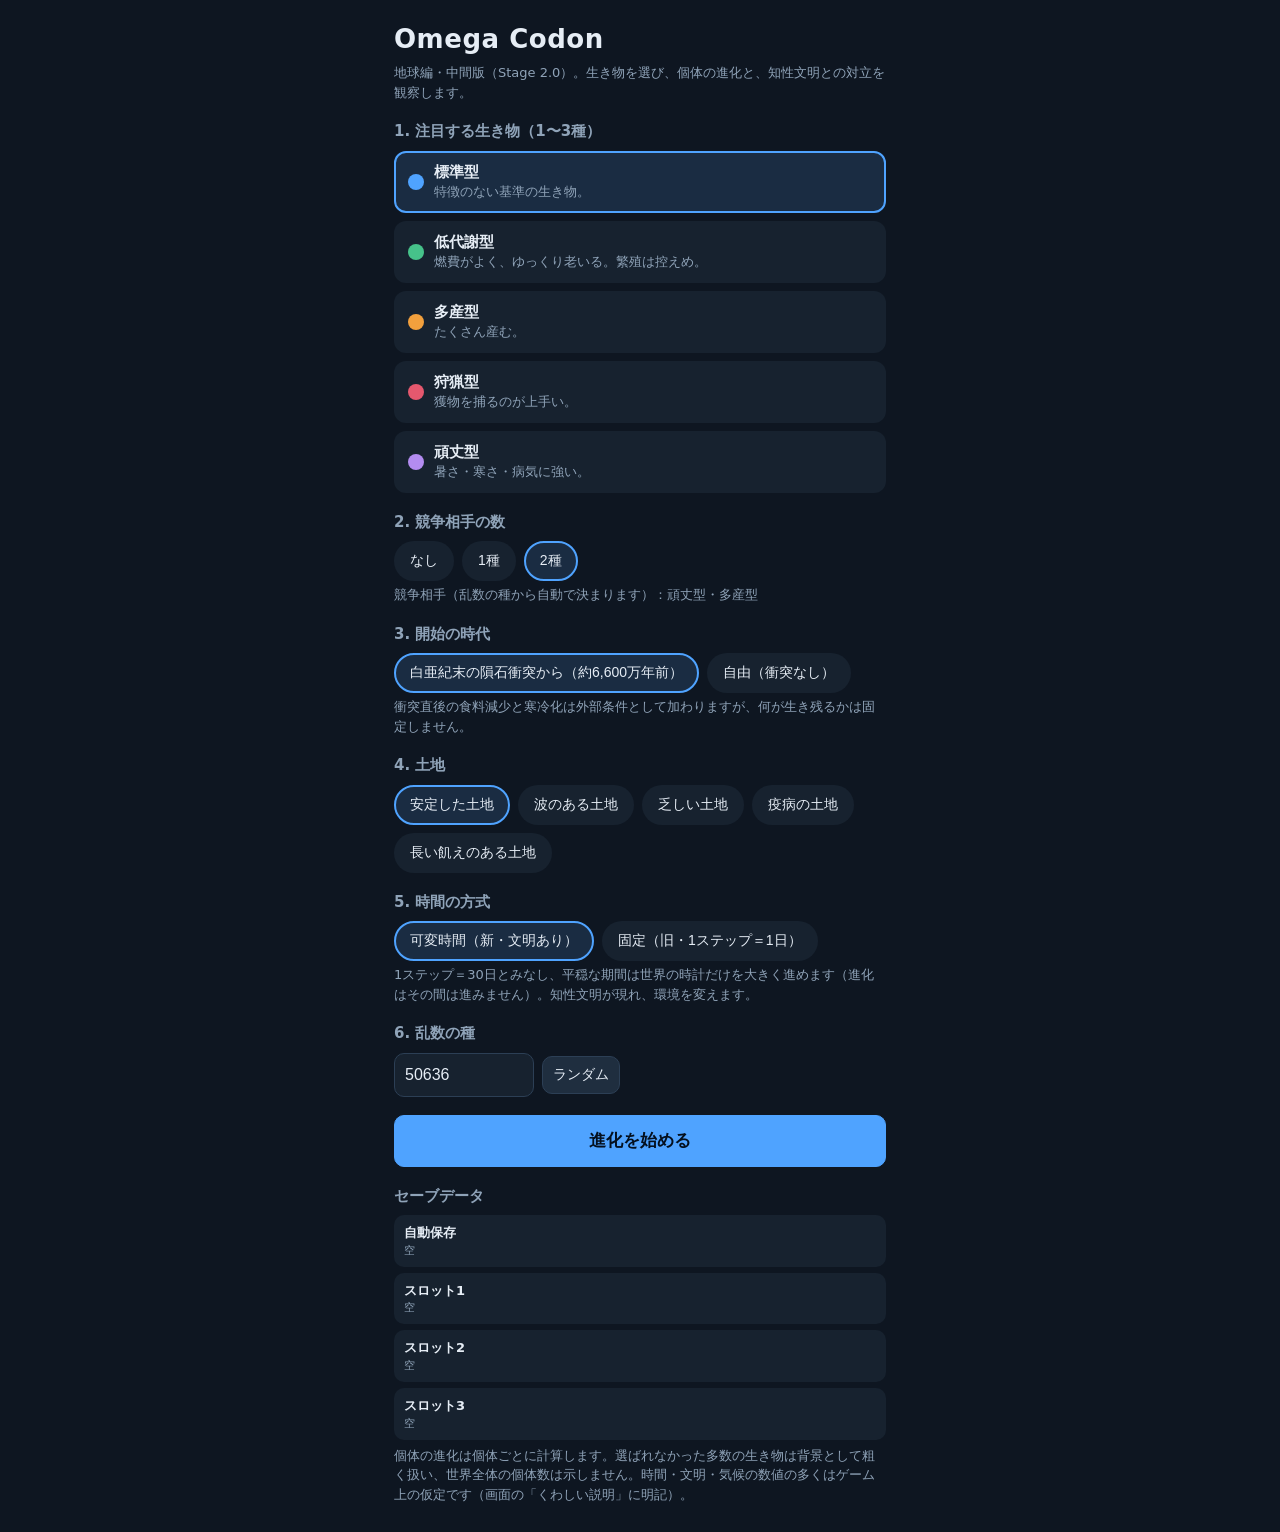
==== stage3.0/index.html @ 41a7efe1 "Stage 3.0 作業中（未検証）: 温度×圧力の生息域モデル、大災厄、地球外状態、ランク進捗の土台 Co-Authored-By: Claude Sonnet 5.5 <noreply@anthr" ====
<!doctype html>
<html lang="ja">
<head>
<meta charset="utf-8">
<meta name="viewport" content="width=device-width, initial-scale=1, viewport-fit=cover">
<meta name="theme-color" content="#0e1621">
<title>Omega Codon</title>
<link rel="stylesheet" href="style.css">
</head>
<body>
<div id="start" class="screen">
  <h1>Omega Codon</h1>
  <p class="sub">地球編・中間版（Stage 2.0）。生き物を選び、個体の進化と、知性文明との対立を観察します。</p>
  <h2>1. 注目する生き物（1〜3種）</h2>
  <div id="creatures"></div>
  <h2>2. 競争相手の数</h2>
  <div id="rivals" class="chips"></div>
  <p id="rival-preview" class="note"></p>
  <h2>3. 開始の時代</h2>
  <div id="scenarios" class="chips"></div>
  <p class="note">衝突直後の食料減少と寒冷化は外部条件として加わりますが、何が生き残るかは固定しません。</p>
  <h2>4. 土地</h2>
  <div id="envs" class="chips"></div>
  <h2>5. 時間の方式</h2>
  <div id="timemodes" class="chips"></div>
  <p id="timemode-note" class="note"></p>
  <h2>6. 乱数の種</h2>
  <div class="row"><input id="seed" type="number" inputmode="numeric" min="1" value="1"><button id="reseed" class="btn small">ランダム</button></div>
  <button id="go" class="btn primary big">進化を始める</button>
  <h2>セーブデータ</h2>
  <div id="slots-start"></div>
  <p class="note">個体の進化は個体ごとに計算します。選ばれなかった多数の生き物は背景として粗く扱い、世界全体の個体数は示しません。時間・文明・気候の数値の多くはゲーム上の仮定です（画面の「くわしい説明」に明記）。</p>
</div>

<div id="play" class="screen" hidden>
  <div id="hud">
    <div class="hud-era"><b id="hud-era">-</b><small id="hud-sub"></small></div>
    <div id="hud-rank"></div>
    <button id="menu" class="btn small" aria-label="メニュー">☰</button>
  </div>
  <div id="hud2"></div>
  <div id="timeline" hidden></div>
  <canvas id="world" width="360" height="260"></canvas>
  <div id="linbar"></div>
  <div id="stratbar"></div>
  <div class="controls">
    <button id="pp" class="btn primary">⏸</button>
    <div id="speeds"></div>
    <button id="save" class="btn small">保存</button>
  </div>
  <div class="skiprow"><button id="skip" class="btn small">⏭ 次の出来事まで早送り</button><span id="skipnote" class="note"></span></div>
  <div id="speedinfo" class="note"></div>
  <div class="controls2"><button id="auto" class="chip">自動：OFF</button><span class="note" id="auto-note"></span></div>
  <div id="ticker"></div>
  <nav id="tabs"><button data-tab="world" class="on">世界</button><button data-tab="stat">状況</button><button data-tab="ind">個体</button><button data-tab="rank">ランク</button><button data-tab="trait">形質</button><button data-tab="graph">推移</button><button data-tab="env">環境</button><button data-tab="log">履歴</button></nav>
  <section id="tab-world"></section>
  <section id="tab-stat" hidden></section>
  <section id="tab-ind" hidden></section>
  <section id="tab-rank" hidden></section>
  <section id="tab-trait" hidden></section>
  <section id="tab-graph" hidden><canvas id="chart" width="360" height="200"></canvas><div id="chart-note" class="note"></div></section>
  <section id="tab-env" hidden>
    <div class="chips" id="env-modes"></div>
    <div class="chips" id="ov-modes"></div>
    <div id="ov-detail"></div>
    <canvas id="habitat" width="360" height="360"></canvas>
    <div class="envtools" id="env-tools"></div>
    <div id="env-note" class="note"></div>
  </section>
  <section id="tab-log" hidden></section>
</div>

<div id="modal" hidden><div class="card" id="modal-card"></div></div>
<div id="toast" hidden></div>
<script src="engine19.js"></script>
<script src="background.js"></script>
<script src="earthhistory.js"></script>
<script src="adaptation.js"></script>
<script src="civilization.js"></script>
<script src="world.js"></script>
<script src="timemodel.js"></script>
<script src="habitat.js"></script>
<script src="rank.js"></script>
<script src="game.js"></script>
<script src="app.js"></script>
</body>
</html>
---- stage3.0/style.css ----
:root{--bg:#0e1621;--panel:#17222f;--panel2:#1f2e3f;--text:#e6edf5;--dim:#8fa3b8;--accent:#4fa3ff;--ok:#46c28a;--warn:#f2a03d;--bad:#e5586e}
*{box-sizing:border-box;-webkit-tap-highlight-color:transparent}
html,body{margin:0;background:var(--bg);color:var(--text);font:15px/1.5 system-ui,-apple-system,"Noto Sans JP",sans-serif;overscroll-behavior:none}
.screen{max-width:520px;margin:0 auto;padding:14px 14px calc(24px + env(safe-area-inset-bottom))}
[hidden]{display:none!important}
h1{margin:6px 0 0;font-size:26px;letter-spacing:.02em}
h2{font-size:15px;margin:18px 0 8px;color:var(--dim);font-weight:600}
.sub,.note{color:var(--dim);font-size:13px;margin:4px 0}
.btn{background:var(--panel2);color:var(--text);border:1px solid #2c3f55;border-radius:10px;padding:10px 14px;font-size:15px;min-height:44px}
.btn.small{padding:6px 10px;min-height:38px;font-size:14px}
.btn.primary{background:var(--accent);border-color:var(--accent);color:#04101f;font-weight:700}
.btn.big{width:100%;margin-top:18px;min-height:52px;font-size:17px}
.btn:active{filter:brightness(1.2)}
.row{display:flex;gap:8px;align-items:center}
input[type=number]{background:var(--panel);color:var(--text);border:1px solid #2c3f55;border-radius:10px;padding:10px;font-size:16px;width:140px;min-height:44px}
#creatures{display:grid;gap:8px}
.cr{display:flex;gap:10px;align-items:center;background:var(--panel);border:2px solid transparent;border-radius:12px;padding:10px 12px;min-height:56px;text-align:left;color:var(--text);width:100%;font-size:15px}
.cr.on{border-color:var(--accent);background:#1a2c42}
.cr i{width:16px;height:16px;border-radius:50%;flex:none}
.cr b{display:block}.cr span{color:var(--dim);font-size:13px}
.chips{display:flex;gap:8px;flex-wrap:wrap}
.chip{background:var(--panel);border:2px solid transparent;border-radius:999px;padding:8px 14px;color:var(--text);font-size:14px;min-height:40px}
.chip.on{border-color:var(--accent);background:#1a2c42}
.slot{display:flex;gap:8px;align-items:center;background:var(--panel);border-radius:10px;padding:8px 10px;margin-bottom:6px}
.slot div{flex:1;font-size:13px}.slot small{color:var(--dim);display:block}
header{display:flex;gap:14px;align-items:center;padding:4px 2px 8px}
header div{flex:1}header b{font-size:20px}header small{color:var(--dim)}
#world{width:100%;aspect-ratio:360/260;background:#0a111a;border-radius:12px;display:block;touch-action:manipulation}
#legend{display:flex;gap:10px;flex-wrap:wrap;font-size:12px;color:var(--dim);margin:6px 2px}
#legend i{display:inline-block;width:10px;height:10px;border-radius:50%;margin-right:4px;vertical-align:-1px}
.controls{display:flex;gap:8px;align-items:center;margin:8px 0}
.controls #pp{width:58px;font-size:20px}
#speeds{display:flex;flex:1;gap:4px}
#speeds button{flex:1;background:var(--panel);border:1px solid #2c3f55;color:var(--text);border-radius:10px;min-height:44px;font-size:14px}
#speeds button.on{background:var(--accent);color:#04101f;font-weight:700;border-color:var(--accent)}
#tabs{display:flex;gap:4px;margin:6px 0 10px}
#tabs button{flex:1;background:var(--panel);border:0;color:var(--dim);padding:10px 0;border-radius:10px;min-height:44px;font-size:14px}
#tabs button.on{background:var(--panel2);color:var(--text);font-weight:700}
section{background:var(--panel);border-radius:12px;padding:10px 12px}
.kv{display:grid;grid-template-columns:1fr auto;gap:2px 10px;font-size:14px}.kv span:nth-child(odd){color:var(--dim)}.kv span:nth-child(even){text-align:right;font-variant-numeric:tabular-nums}
.bar{height:10px;border-radius:5px;background:#0e1621;overflow:hidden;margin:2px 0 8px}.bar>div{height:100%;background:var(--accent)}
.tr{display:flex;justify-content:space-between;font-size:13px;margin-top:4px}.tr .d{color:var(--dim)}
.ev{padding:6px 0;border-bottom:1px solid #243548;font-size:14px}.ev small{color:var(--dim);display:block;font-size:12px}
.ev.branch{color:var(--warn)}.ev.player{color:var(--ok)}.ev.crisis,.ev.disaster{color:var(--bad)}
canvas#chart{width:100%;aspect-ratio:360/200;display:block}
#modal{position:fixed;inset:0;background:rgba(0,0,0,.65);display:flex;align-items:flex-end;justify-content:center;z-index:10}
#modal .card{background:var(--panel);width:100%;max-width:520px;border-radius:18px 18px 0 0;padding:16px 16px calc(18px + env(safe-area-inset-bottom));max-height:88vh;overflow:auto}
#modal h3{margin:0 0 4px;font-size:18px}
.opt{display:block;width:100%;text-align:left;background:var(--panel2);border:1px solid #2c3f55;border-radius:12px;color:var(--text);padding:12px;margin-top:8px;min-height:56px;font-size:15px}
.opt span{display:block;color:var(--dim);font-size:13px}
#toast{position:fixed;left:50%;bottom:calc(20px + env(safe-area-inset-bottom));transform:translateX(-50%);background:#2c3f55;padding:10px 16px;border-radius:999px;font-size:14px;z-index:20;max-width:90vw}
.prog{height:10px;background:#0e1621;border-radius:5px;overflow:hidden;margin-top:10px}.prog>div{height:100%;background:var(--accent);width:0}

.kv .w{grid-column:1/-1;text-align:left!important;color:var(--text)!important;margin-top:4px}.kv .w small{color:var(--dim)}
header b,header small{white-space:nowrap}header small{font-size:12px}
#timeline{font-size:12px;color:var(--dim);line-height:1.45;margin:0 2px 6px}
#timeline b{color:var(--text);font-weight:600}
.controls2{display:flex;gap:10px;align-items:center;margin:0 0 8px}
.controls2 .chip{min-height:38px;padding:6px 12px;font-size:13px}
.controls2 .chip.on{border-color:var(--ok);background:#173528}
.opt.auto{border-style:dashed}
.grp{margin:10px 0 2px;font-size:13px;color:var(--accent);font-weight:700}
.lin{display:flex;justify-content:space-between;gap:8px;font-size:14px;padding:3px 0}
.lin small{color:var(--dim);display:block;font-size:12px}
.lin .num{text-align:right;font-variant-numeric:tabular-nums;white-space:nowrap}
.dn{color:var(--bad)}.up{color:var(--ok)}
canvas#habitat{width:100%;aspect-ratio:1/1;display:block;touch-action:none;background:#0a111a;border-radius:10px;margin-top:6px}
.envtools{display:flex;flex-wrap:wrap;gap:6px;margin-top:8px}
.envtools button{background:var(--panel2);border:1px solid #2c3f55;color:var(--text);border-radius:10px;padding:6px 10px;min-height:40px;font-size:13px}
.envtools button.on{background:var(--accent);color:#04101f;border-color:var(--accent);font-weight:700}
.envtools button:disabled{opacity:.4}
.assume{border-left:3px solid var(--warn);padding-left:8px;margin:8px 0;font-size:13px;color:var(--dim)}
select{background:var(--panel);color:var(--text);border:1px solid #2c3f55;border-radius:10px;padding:10px;font-size:15px;min-height:44px;width:100%}

.controls2 .chip{white-space:nowrap}

table.rt{width:100%;border-collapse:collapse;font-size:13px;margin:4px 0}table.rt th,table.rt td{padding:3px 4px;text-align:right}table.rt th:first-child,table.rt td:first-child{text-align:left}table.rt tr+tr td{border-top:1px solid #243548}
.ovbadge{font-size:12px;color:var(--warn);margin:6px 0}

#speeds button{padding:0;font-size:12px;min-width:0}
#speedinfo{margin:0 2px 4px;min-height:1.4em}#speedinfo.behind{color:var(--warn)}
#linbar{display:flex;flex-wrap:wrap;gap:6px 12px;font-size:13px;margin:6px 2px}
#linbar span{white-space:nowrap}#linbar .up{color:var(--ok)}#linbar .dn{color:var(--bad)}
.bghead{font-size:12px;color:var(--dim);margin:6px 2px 2px}
canvas#bgstrip{width:100%;height:110px;display:block;background:#0a111a;border-radius:10px}
#legend div{margin:2px 0;line-height:1.4}
.evo{border-top:1px solid #243548;padding:8px 0}.evo h4{margin:0 0 4px;font-size:15px}.evo .chg{font-size:13px;margin:2px 0}.evo .chg b{color:var(--text)}
.na{color:var(--dim);font-style:italic}
table.cmp{width:100%;border-collapse:collapse;font-size:12px}table.cmp th,table.cmp td{padding:3px 3px;text-align:right}table.cmp th:first-child,table.cmp td:first-child{text-align:left}table.cmp tr+tr td{border-top:1px solid #243548}
.sl{width:100%;margin:6px 0}

#tabs{overflow-x:auto;white-space:nowrap}#tabs button{flex:0 0 auto;min-width:64px;padding:10px 12px}
#rankbar{display:flex;gap:8px;align-items:center;margin:6px 2px;font-size:13px;flex-wrap:wrap}
#rankbar .rk{font-size:22px;font-weight:800;color:var(--accent);min-width:28px;text-align:center}
#rankbar small{color:var(--dim)}
.skiprow{display:flex;gap:8px;align-items:center;margin:0 0 4px}
.rk-big{font-size:34px;font-weight:800;color:var(--accent)}
.axis{border-top:1px solid #243548;padding:6px 0;font-size:13px}.axis b{font-size:14px}.tierbar{display:flex;gap:3px;margin:3px 0}.tierbar i{flex:1;height:7px;border-radius:3px;background:#0e1621}.tierbar i.on{background:var(--ok)}
.miss{color:var(--warn);font-size:13px;margin:2px 0}
.cpmodal button{margin-top:8px}

/* ---- Stage 2.0: visual-first screens ---- */
#hud{display:flex;gap:10px;align-items:center;padding:2px 0 4px}
.hud-era{flex:1;min-width:0}.hud-era b{display:block;font-size:22px;line-height:1.15}.hud-era small{display:block;color:var(--dim);font-size:12px;white-space:normal}
#hud-rank{display:flex;align-items:center;gap:6px;background:var(--panel);border-radius:12px;padding:4px 10px}
#hud-rank .rk{font-size:26px;font-weight:800;color:var(--accent);min-width:26px;text-align:center}#hud-rank small{color:var(--dim);font-size:11px;line-height:1.2}#hud-rank b{color:var(--ok)}
#hud2{display:flex;gap:6px;flex-wrap:wrap;margin:0 0 6px}
.hchip{background:var(--panel);border:1px solid #2c3f55;border-radius:999px;padding:3px 10px;font-size:13px;white-space:nowrap}.hchip.dim{color:var(--dim)}
#linbar{display:flex;gap:6px;overflow-x:auto;margin:6px 0 4px;padding-bottom:2px}
.lchip{flex:0 0 auto;display:flex;align-items:center;gap:6px;background:var(--panel);border:2px solid transparent;border-radius:12px;padding:6px 10px;color:var(--text);min-height:44px;font-size:13px}
.lchip i{width:12px;height:12px;border-radius:50%;background:var(--c)}.lchip b{font-weight:600}.lchip span{color:var(--dim);font-size:12px}.lchip.on{border-color:var(--c);background:#1a2c42}.lchip.dead{opacity:.45}
#stratbar{margin:2px 0 6px}.strow{display:flex;gap:6px}
.sbtn{flex:1;background:var(--panel);border:2px solid transparent;border-radius:12px;color:var(--text);min-height:52px;padding:2px 0;display:flex;flex-direction:column;align-items:center;justify-content:center}
.sbtn span{font-size:20px;line-height:1.1}.sbtn small{font-size:11px;color:var(--dim)}.sbtn.on{border-color:var(--accent);background:#1a2c42}.sbtn.q{flex:0 0 46px}
#strat-line{margin:4px 2px 0}
#ticker{margin:4px 0 6px;background:var(--panel);border-radius:12px;padding:4px 10px}
.tk{display:flex;gap:8px;align-items:flex-start;padding:5px 0;font-size:13px;border-top:1px solid #243548}.tk:first-child{border-top:0}.tk>span{font-size:18px;line-height:1.2}.tk small{display:block;color:var(--dim);font-size:11px}.tk.dim{color:var(--dim)}
.vis{margin-bottom:8px}
details{margin-top:8px}summary{color:var(--accent);font-size:14px;padding:8px 0;min-height:40px}
.gauge{height:9px;background:#0e1621;border-radius:5px;overflow:hidden}.gauge i{display:block;height:100%;background:var(--accent)}.gauge.bad i{background:var(--bad)}.gauge.warn i{background:var(--warn)}
.card2{background:var(--panel2);border-radius:12px;padding:8px 10px;margin:6px 0}.row2{display:flex;justify-content:space-between;gap:8px;font-size:14px}.row2 span{color:var(--dim);font-size:12px}
.g3{display:grid;grid-template-columns:auto 1fr;gap:4px 10px;align-items:center;font-size:12px;color:var(--dim);margin:6px 0}
.stage{display:flex;gap:3px;margin:6px 0}.stage i{flex:1;height:8px;border-radius:3px;background:#0e1621}.stage i.on{background:var(--warn)}
.split{display:flex;height:12px;border-radius:6px;overflow:hidden;background:#0e1621;margin:6px 0}.split i.a{background:var(--ok)}.split i.b{background:#6a7fd0}
.dang{display:grid;grid-template-columns:repeat(4,1fr);gap:6px;margin:6px 0}.dang div{display:flex;flex-direction:column;gap:3px;font-size:14px;text-align:center}
.rrow{display:flex;align-items:center;gap:8px;margin:5px 0}.rrow>span{width:24px;text-align:center;font-size:17px}.rrow b{width:46px;text-align:right;font-size:13px;font-variant-numeric:tabular-nums}.stack{flex:1;height:14px;background:#0e1621;border-radius:7px;overflow:hidden;display:flex}
.duo{display:grid;grid-template-columns:1fr 1fr;gap:8px;margin:8px 0}.duo>div{background:var(--panel2);border-radius:12px;padding:8px 10px;font-size:13px}
.brow{display:flex;align-items:center;gap:6px;font-size:13px;margin:5px 0}.brow b{width:70px;font-weight:600}.brow small{width:38px;text-align:right;color:var(--dim)}.bar2{flex:1;height:12px;background:#0e1621;border-radius:6px;position:relative;overflow:hidden}.bar2 i{position:absolute;left:0;top:0;bottom:0}.bar2 .rec{background:#2d5d46}.bar2 .now{background:var(--ok);height:5px;top:3px}
.ladder{display:flex;gap:4px;margin:6px 0}.ladder span{flex:1;text-align:center;background:var(--panel2);border-radius:8px;padding:6px 0;font-size:15px;color:var(--dim)}.ladder span.best{color:var(--ok);outline:1px solid var(--ok)}.ladder span.cur{background:var(--accent);color:#04101f;font-weight:800}.ladder .om{flex:1.5;border:1px dashed #46607a}.ladder small{display:block;font-size:9px}
.axes{display:grid;grid-template-columns:repeat(4,1fr);gap:8px;margin:8px 0}.ax{display:flex;flex-direction:column;align-items:center;gap:2px;text-align:center}.ax span{font-size:18px}.ax small{font-size:10px;color:var(--dim);line-height:1.2}.ax .tierbar{width:100%}
.chg2{display:flex;flex-wrap:wrap;gap:6px;margin:6px 0}.chg2 span{background:var(--panel2);border-radius:999px;padding:3px 10px;font-size:13px}.chg2 .up{color:var(--ok)}.chg2 .dn{color:var(--warn)}
.help{background:var(--panel2);border-radius:10px;padding:8px 10px;margin:6px 0;font-size:13px}
#civline{display:block;border-radius:10px}
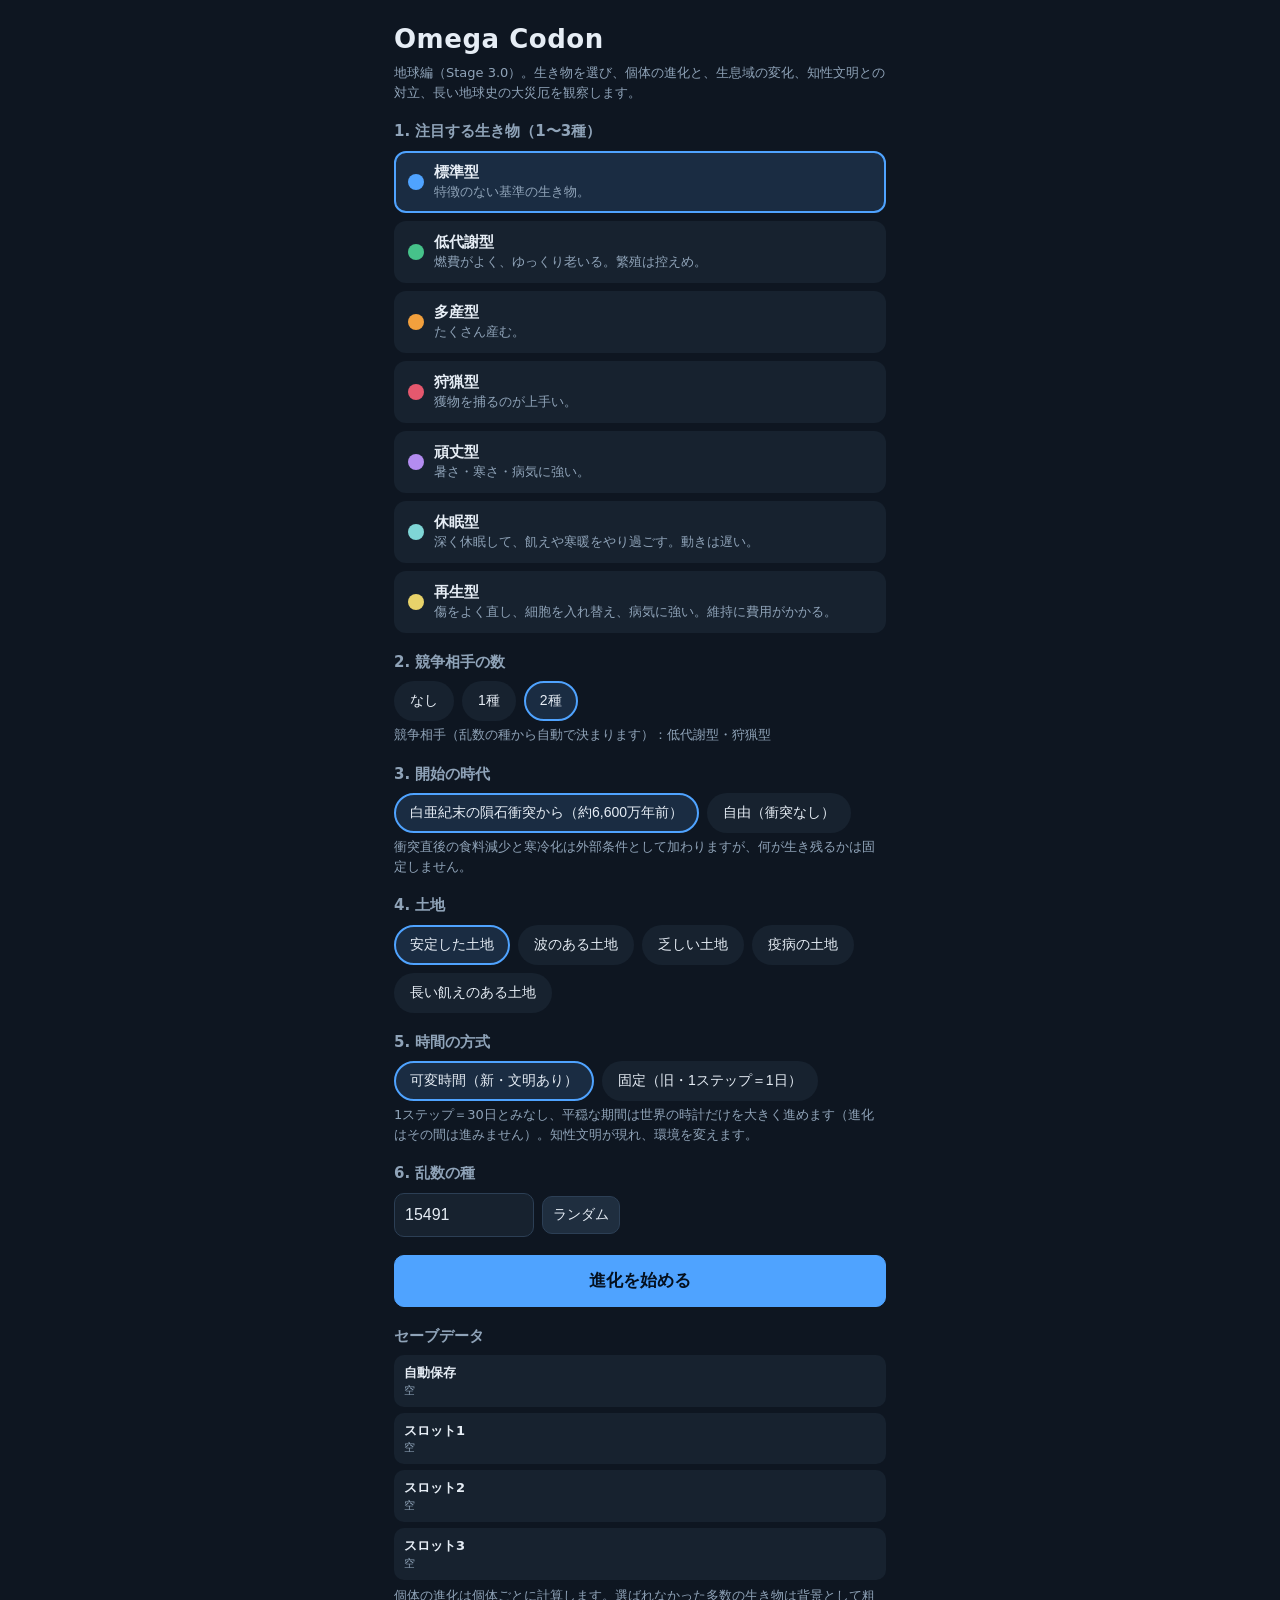
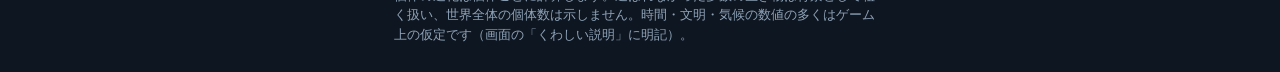
==== commit 89e8a9dc: "Stage 3.0: UI integration, tests, CI workflow Co-Authored-By: Claude Sonnet 5.5 <noreply@anthropic.c" ====
--- a/stage3.0/index.html
+++ b/stage3.0/index.html
@@ -10,7 +10,7 @@
 <body>
 <div id="start" class="screen">
   <h1>Omega Codon</h1>
-  <p class="sub">地球編・中間版（Stage 2.0）。生き物を選び、個体の進化と、知性文明との対立を観察します。</p>
+  <p class="sub">地球編（Stage 3.0）。生き物を選び、個体の進化と、生息域の変化、知性文明との対立、長い地球史の大災厄を観察します。</p>
   <h2>1. 注目する生き物（1〜3種）</h2>
   <div id="creatures"></div>
   <h2>2. 競争相手の数</h2>
@@ -39,6 +39,7 @@
     <button id="menu" class="btn small" aria-label="メニュー">☰</button>
   </div>
   <div id="hud2"></div>
+  <div id="rankstrip" role="button"></div>
   <div id="timeline" hidden></div>
   <canvas id="world" width="360" height="260"></canvas>
   <div id="linbar"></div>
@@ -46,11 +47,9 @@
   <div class="controls">
     <button id="pp" class="btn primary">⏸</button>
     <div id="speeds"></div>
-    <button id="save" class="btn small">保存</button>
   </div>
-  <div class="skiprow"><button id="skip" class="btn small">⏭ 次の出来事まで早送り</button><span id="skipnote" class="note"></span></div>
-  <div id="speedinfo" class="note"></div>
-  <div class="controls2"><button id="auto" class="chip">自動：OFF</button><span class="note" id="auto-note"></span></div>
+  <div class="row3"><button id="skip" class="btn small">⏭ 次の出来事まで</button><button id="auto" class="chip">自動：OFF</button><button id="save" class="btn small">保存</button></div>
+  <div id="speedinfo" class="note"></div><span id="skipnote" class="note"></span><span class="note" id="auto-note" hidden></span>
   <div id="ticker"></div>
   <nav id="tabs"><button data-tab="world" class="on">世界</button><button data-tab="stat">状況</button><button data-tab="ind">個体</button><button data-tab="rank">ランク</button><button data-tab="trait">形質</button><button data-tab="graph">推移</button><button data-tab="env">環境</button><button data-tab="log">履歴</button></nav>
   <section id="tab-world"></section>
@@ -77,7 +76,10 @@
 <script src="earthhistory.js"></script>
 <script src="adaptation.js"></script>
 <script src="civilization.js"></script>
+<script src="catastrophe.js"></script>
 <script src="world.js"></script>
+<script src="niche.js"></script>
+<script src="offworld.js"></script>
 <script src="timemodel.js"></script>
 <script src="habitat.js"></script>
 <script src="rank.js"></script>
--- a/stage3.0/style.css
+++ b/stage3.0/style.css
@@ -131,3 +131,21 @@
 .chg2{display:flex;flex-wrap:wrap;gap:6px;margin:6px 0}.chg2 span{background:var(--panel2);border-radius:999px;padding:3px 10px;font-size:13px}.chg2 .up{color:var(--ok)}.chg2 .dn{color:var(--warn)}
 .help{background:var(--panel2);border-radius:10px;padding:8px 10px;margin:6px 0;font-size:13px}
 #civline{display:block;border-radius:10px}
+
+/* ---- Stage 3.0 ---- */
+#rankstrip{display:flex;align-items:center;gap:6px;background:var(--panel);border-radius:12px;padding:5px 10px;margin:0 0 6px;min-height:38px;font-size:13px}
+#rankstrip .rs-to{color:var(--dim)}#rankstrip .rs-to b{color:var(--accent);font-size:18px}
+#rankstrip .rq{position:relative;flex:1;display:flex;align-items:center;gap:4px;background:#0e1621;border-radius:8px;padding:3px 6px;overflow:hidden;min-width:0}
+#rankstrip .rq i{font-style:normal;position:relative;z-index:1}#rankstrip .rq b{position:relative;z-index:1;font-weight:600;font-size:12px;white-space:nowrap}
+#rankstrip .rq u{position:absolute;left:0;top:0;bottom:0;background:#1f4d3a;z-index:0}#rankstrip .rq.ok u{background:#2d6a50}
+#rankstrip .rs-more{color:var(--dim)}.rs-none{color:var(--dim);font-size:12px}
+.row3{display:flex;gap:6px;align-items:center;margin:0 0 6px}.row3 .btn.small{flex:1;min-height:40px}.row3 .chip{flex:0 0 auto;min-height:40px}
+#speedinfo:empty{display:none}
+.warnchip{border-color:var(--bad);color:#ffb3bf;background:#2a1820}
+.fc{background:var(--panel2);border-radius:12px;padding:8px 10px;margin:6px 0}.fc-head{display:flex;gap:10px;align-items:center;margin-bottom:6px}.fc-ico{font-size:30px;line-height:1}.fc-head b{display:block;font-size:16px}.fc-head small{color:var(--dim);font-size:12px}
+.rsafe{display:flex;gap:6px;flex-wrap:wrap;margin:6px 0}.rsafe span{padding:3px 10px;border-radius:999px;font-size:13px;background:#0e1621}.rsafe .ok{color:var(--ok);border:1px solid var(--ok)}.rsafe .ng{color:var(--bad);border:1px solid #6b2a36}
+.adv{margin:4px 0;font-size:12px}.adv .st{display:block;color:var(--ok)}.adv .co{display:block;color:var(--warn)}
+.cand{border-top:1px solid #243548;padding:6px 0;font-size:13px}.cand small{color:var(--dim)}
+.orow{display:flex;gap:8px;align-items:flex-start;padding:5px 0;border-top:1px solid #243548;font-size:13px}.orow:first-of-type{border-top:0}.orow>span{font-size:18px}.orow small{display:block;color:var(--dim);font-size:11px}
+#linbar-lite{display:flex;gap:6px;flex-wrap:wrap;margin:8px 0}
+#tab-env canvas#habitat{aspect-ratio:1/1.15}
